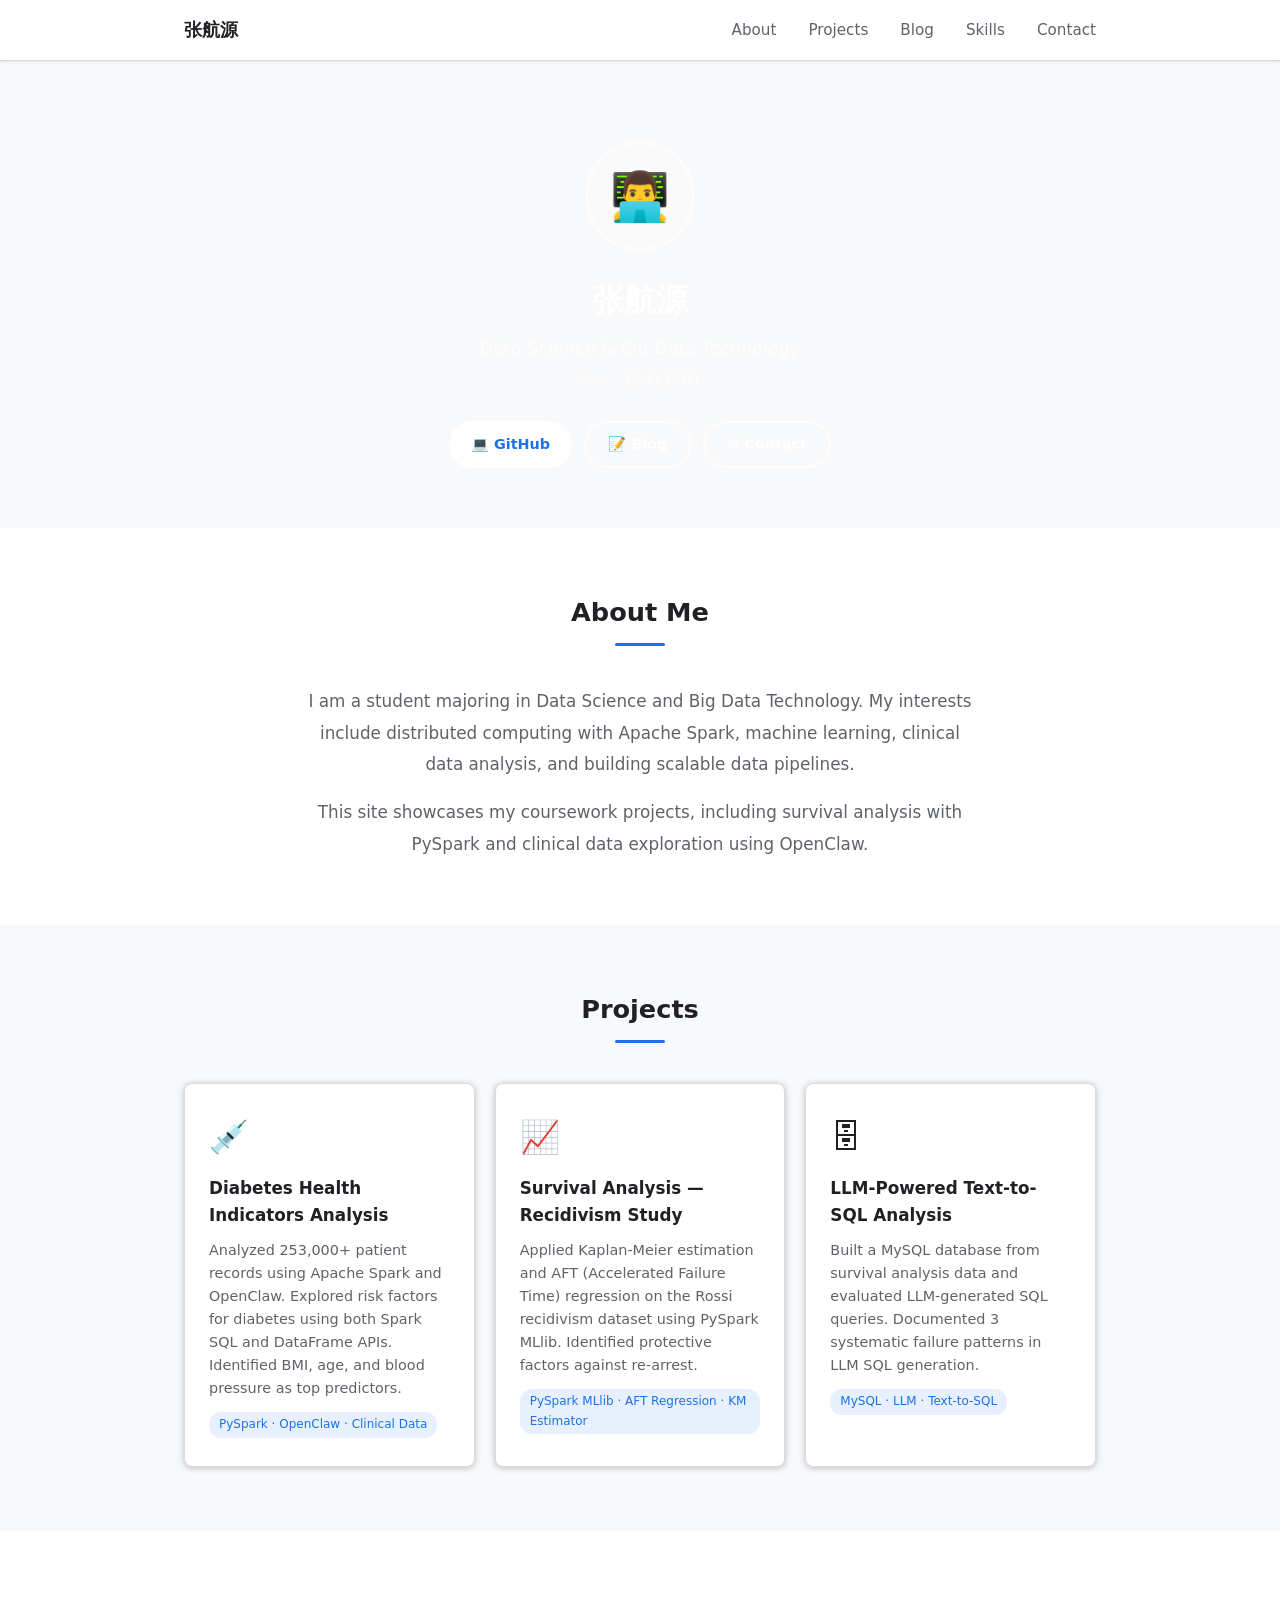
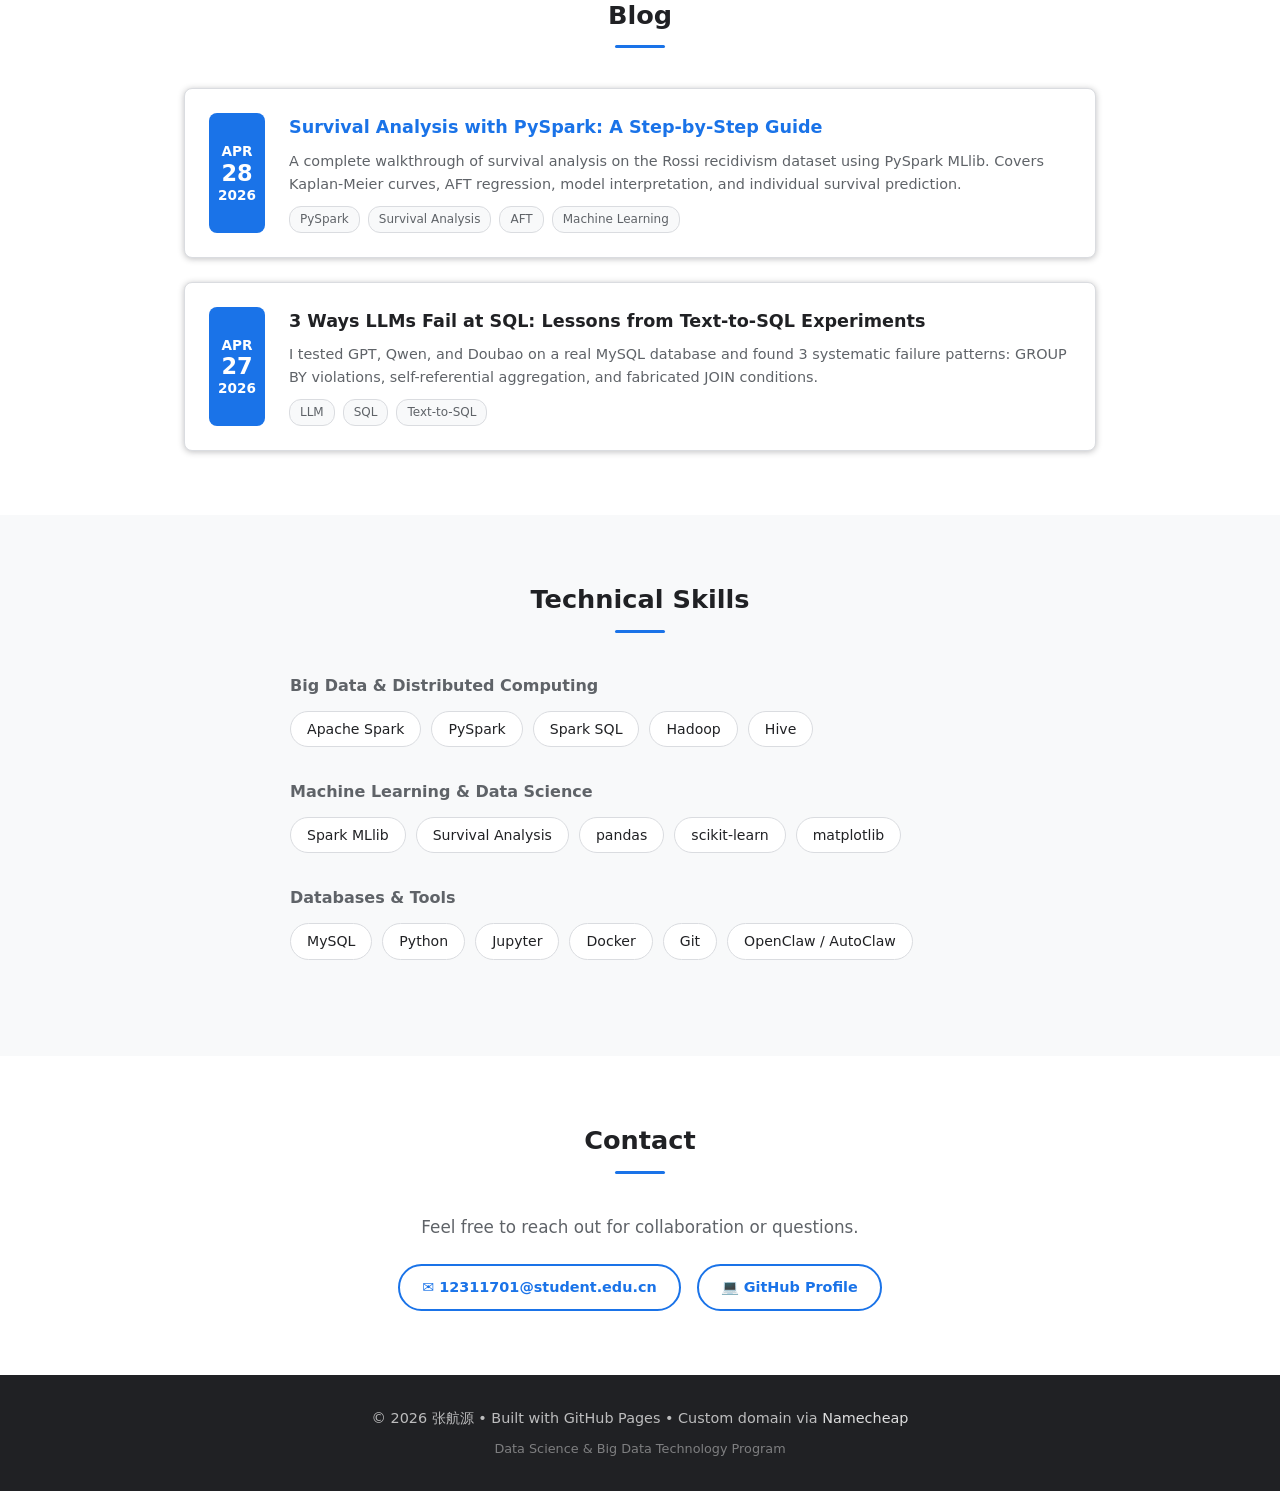
==== index.html @ 1c2677a2 "t push -u origin main Initial website for Project 1" ====
<!DOCTYPE html>
<html lang="en">
<head>
    <meta charset="UTF-8" />
    <meta name="viewport" content="width=device-width, initial-scale=1.0" />
    <title>张航源 | Data Science Portfolio</title>
    <link rel="stylesheet" href="style.css" />
    <!-- Replace with your actual domain in the CNAME file -->
</head>
<body>

<!-- Navigation -->
<nav>
  <div class="nav-inner">
    <span class="nav-brand">张航源</span>
    <ul class="nav-links">
      <li><a href="#about">About</a></li>
      <li><a href="#projects">Projects</a></li>
      <li><a href="#blog">Blog</a></li>
      <li><a href="#skills">Skills</a></li>
      <li><a href="#contact">Contact</a></li>
    </ul>
  </div>
</nav>

<!-- Hero -->
<section class="hero" id="about">
  <div class="hero-avatar">&#128104;&#8205;&#128187;</div>
  <h1>张航源</h1>
  <p class="subtitle">Data Science &amp; Big Data Technology</p>
  <p class="institution">学号：12311701</p>
  <div class="hero-links">
    <a class="btn btn-white" href="https://github.com/lanthonyj" target="_blank">
      &#x1F4BB; GitHub
    </a>
    <a class="btn btn-outline" href="#blog">
      &#x1F4DD; Blog
    </a>
    <a class="btn btn-outline" href="mailto:12311701@student.edu.cn">
      &#x2709; Contact
    </a>
  </div>
</section>

<!-- About -->
<section>
  <div class="container">
    <h2 class="section-title">About Me</h2>
    <div style="max-width:680px;margin:0 auto;text-align:center;color:var(--text-sec);font-size:1.05rem;line-height:1.9">
      <p>
        I am a student majoring in Data Science and Big Data Technology.
        My interests include distributed computing with Apache Spark, machine learning,
        clinical data analysis, and building scalable data pipelines.
      </p>
      <p style="margin-top:16px">
        This site showcases my coursework projects, including survival analysis with PySpark
        and clinical data exploration using OpenClaw.
      </p>
    </div>
  </div>
</section>

<!-- Projects -->
<section id="projects">
  <div class="container">
    <h2 class="section-title">Projects</h2>
    <div class="cards-grid">

      <div class="card">
        <div class="card-icon">&#x1F489;</div>
        <h3>Diabetes Health Indicators Analysis</h3>
        <p>
          Analyzed 253,000+ patient records using Apache Spark and OpenClaw.
          Explored risk factors for diabetes using both Spark SQL and DataFrame APIs.
          Identified BMI, age, and blood pressure as top predictors.
        </p>
        <span class="tag">PySpark · OpenClaw · Clinical Data</span>
      </div>

      <div class="card">
        <div class="card-icon">&#x1F4C8;</div>
        <h3>Survival Analysis — Recidivism Study</h3>
        <p>
          Applied Kaplan-Meier estimation and AFT (Accelerated Failure Time)
          regression on the Rossi recidivism dataset using PySpark MLlib.
          Identified protective factors against re-arrest.
        </p>
        <span class="tag">PySpark MLlib · AFT Regression · KM Estimator</span>
      </div>

      <div class="card">
        <div class="card-icon">&#x1F5C4;</div>
        <h3>LLM-Powered Text-to-SQL Analysis</h3>
        <p>
          Built a MySQL database from survival analysis data and evaluated
          LLM-generated SQL queries. Documented 3 systematic failure patterns
          in LLM SQL generation.
        </p>
        <span class="tag">MySQL · LLM · Text-to-SQL</span>
      </div>

    </div>
  </div>
</section>

<!-- Blog -->
<section id="blog">
  <div class="container">
    <h2 class="section-title">Blog</h2>
    <div class="posts-list">

      <div class="post-card">
        <div class="post-date">
          <span>APR</span>
          <span style="font-size:1.4rem">28</span>
          <span>2026</span>
        </div>
        <div class="post-content">
          <h3><a href="blog.html">Survival Analysis with PySpark: A Step-by-Step Guide</a></h3>
          <p>
            A complete walkthrough of survival analysis on the Rossi recidivism dataset
            using PySpark MLlib. Covers Kaplan-Meier curves, AFT regression, model interpretation,
            and individual survival prediction.
          </p>
          <div class="post-tags">
            <span class="tag-item">PySpark</span>
            <span class="tag-item">Survival Analysis</span>
            <span class="tag-item">AFT</span>
            <span class="tag-item">Machine Learning</span>
          </div>
        </div>
      </div>

      <div class="post-card">
        <div class="post-date">
          <span>APR</span>
          <span style="font-size:1.4rem">27</span>
          <span>2026</span>
        </div>
        <div class="post-content">
          <h3>3 Ways LLMs Fail at SQL: Lessons from Text-to-SQL Experiments</h3>
          <p>
            I tested GPT, Qwen, and Doubao on a real MySQL database and found 3 systematic
            failure patterns: GROUP BY violations, self-referential aggregation, and
            fabricated JOIN conditions.
          </p>
          <div class="post-tags">
            <span class="tag-item">LLM</span>
            <span class="tag-item">SQL</span>
            <span class="tag-item">Text-to-SQL</span>
          </div>
        </div>
      </div>

    </div>
  </div>
</section>

<!-- Skills -->
<section id="skills">
  <div class="container">
    <h2 class="section-title">Technical Skills</h2>
    <div style="max-width:700px;margin:0 auto">

      <div class="skills-group">
        <h3>Big Data &amp; Distributed Computing</h3>
        <div class="skills-row">
          <span class="skill-badge">Apache Spark</span>
          <span class="skill-badge">PySpark</span>
          <span class="skill-badge">Spark SQL</span>
          <span class="skill-badge">Hadoop</span>
          <span class="skill-badge">Hive</span>
        </div>
      </div>

      <div class="skills-group">
        <h3>Machine Learning &amp; Data Science</h3>
        <div class="skills-row">
          <span class="skill-badge">Spark MLlib</span>
          <span class="skill-badge">Survival Analysis</span>
          <span class="skill-badge">pandas</span>
          <span class="skill-badge">scikit-learn</span>
          <span class="skill-badge">matplotlib</span>
        </div>
      </div>

      <div class="skills-group">
        <h3>Databases &amp; Tools</h3>
        <div class="skills-row">
          <span class="skill-badge">MySQL</span>
          <span class="skill-badge">Python</span>
          <span class="skill-badge">Jupyter</span>
          <span class="skill-badge">Docker</span>
          <span class="skill-badge">Git</span>
          <span class="skill-badge">OpenClaw / AutoClaw</span>
        </div>
      </div>

    </div>
  </div>
</section>

<!-- Contact -->
<section id="contact">
  <div class="container" style="text-align:center">
    <h2 class="section-title">Contact</h2>
    <p style="color:var(--text-sec);margin-bottom:24px;font-size:1.05rem">
      Feel free to reach out for collaboration or questions.
    </p>
    <div style="display:flex;gap:16px;justify-content:center;flex-wrap:wrap">
      <a class="btn btn-white" style="border:2px solid var(--primary);color:var(--primary)"
         href="mailto:12311701@student.edu.cn">
        &#x2709; 12311701@student.edu.cn
      </a>
      <a class="btn btn-white" style="border:2px solid var(--primary);color:var(--primary)"
         href="https://github.com/lanthonyj" target="_blank">
        &#x1F4BB; GitHub Profile
      </a>
    </div>
  </div>
</section>

<!-- Footer -->
<footer>
  <p>
    &copy; 2026 张航源 &bull;
    Built with GitHub Pages &bull;
    Custom domain via <a href="https://www.namecheap.com">Namecheap</a>
  </p>
  <p style="margin-top:8px;font-size:0.8rem;opacity:.6">
    Data Science &amp; Big Data Technology Program
  </p>
</footer>

</body>
</html>
---- style.css ----
/* ============================================================
   Personal Academic Website - CSS
   GitHub Pages + Custom Domain
   ============================================================ */

/* --- Reset & Base --- */
*, *::before, *::after {
    box-sizing: border-box;
    margin: 0;
    padding: 0;
}

:root {
    --primary:    #1a73e8;
    --primary-dk: #1557b0;
    --accent:     #34a853;
    --text:       #202124;
    --text-sec:   #5f6368;
    --bg:         #ffffff;
    --bg-sec:     #f8f9fa;
    --border:     #dadce0;
    --card-shadow: 0 1px 6px rgba(32,33,36,.28);
    --radius:     8px;
    --max-width:  960px;
    --font:       'Segoe UI', system-ui, -apple-system, sans-serif;
}

html { scroll-behavior: smooth; }

body {
    font-family: var(--font);
    color: var(--text);
    background: var(--bg);
    line-height: 1.6;
    font-size: 16px;
}

a { color: var(--primary); text-decoration: none; }
a:hover { text-decoration: underline; }

img { max-width: 100%; height: auto; }

/* --- Layout --- */
.container {
    max-width: var(--max-width);
    margin: 0 auto;
    padding: 0 24px;
}

/* --- Navigation --- */
nav {
    background: var(--bg);
    border-bottom: 1px solid var(--border);
    position: sticky;
    top: 0;
    z-index: 100;
    box-shadow: 0 1px 3px rgba(0,0,0,.1);
}

.nav-inner {
    display: flex;
    align-items: center;
    justify-content: space-between;
    height: 60px;
    max-width: var(--max-width);
    margin: 0 auto;
    padding: 0 24px;
}

.nav-brand {
    font-size: 1.1rem;
    font-weight: 600;
    color: var(--text);
}

.nav-links {
    display: flex;
    gap: 32px;
    list-style: none;
}

.nav-links a {
    color: var(--text-sec);
    font-size: 0.95rem;
    font-weight: 500;
    transition: color .2s;
}
.nav-links a:hover { color: var(--primary); text-decoration: none; }

/* --- Hero Section --- */
.hero {
    background: linear-gradient(135deg, #1a73e8 0%, #0d47a1 100%);
    color: white;
    padding: 80px 24px 60px;
    text-align: center;
}

.hero-avatar {
    width: 110px;
    height: 110px;
    border-radius: 50%;
    background: rgba(255,255,255,.25);
    display: flex;
    align-items: center;
    justify-content: center;
    font-size: 3rem;
    margin: 0 auto 24px;
    border: 3px solid rgba(255,255,255,.5);
}

.hero h1 {
    font-size: 2rem;
    font-weight: 700;
    margin-bottom: 8px;
}

.hero .subtitle {
    font-size: 1.1rem;
    opacity: .85;
    margin-bottom: 6px;
}

.hero .institution {
    font-size: 0.95rem;
    opacity: .75;
    margin-bottom: 28px;
}

.hero-links {
    display: flex;
    gap: 12px;
    justify-content: center;
    flex-wrap: wrap;
}

.btn {
    display: inline-flex;
    align-items: center;
    gap: 8px;
    padding: 10px 22px;
    border-radius: 24px;
    font-size: 0.9rem;
    font-weight: 600;
    transition: all .2s;
    cursor: pointer;
    border: none;
}

.btn-white {
    background: white;
    color: var(--primary);
}
.btn-white:hover { background: #e8f0fe; text-decoration: none; }

.btn-outline {
    background: transparent;
    color: white;
    border: 2px solid rgba(255,255,255,.7);
}
.btn-outline:hover { background: rgba(255,255,255,.15); text-decoration: none; }

/* --- Sections --- */
section { padding: 64px 0; }
section:nth-child(even) { background: var(--bg-sec); }

.section-title {
    font-size: 1.6rem;
    font-weight: 700;
    margin-bottom: 40px;
    text-align: center;
    position: relative;
}
.section-title::after {
    content: '';
    display: block;
    width: 50px;
    height: 3px;
    background: var(--primary);
    margin: 10px auto 0;
    border-radius: 2px;
}

/* --- Cards Grid --- */
.cards-grid {
    display: grid;
    grid-template-columns: repeat(auto-fit, minmax(260px, 1fr));
    gap: 20px;
}

.card {
    background: var(--bg);
    border-radius: var(--radius);
    padding: 28px 24px;
    box-shadow: var(--card-shadow);
    transition: transform .2s, box-shadow .2s;
    border: 1px solid var(--border);
}

.card:hover {
    transform: translateY(-3px);
    box-shadow: 0 4px 18px rgba(32,33,36,.2);
}

.card-icon {
    font-size: 2rem;
    margin-bottom: 12px;
}

.card h3 {
    font-size: 1.05rem;
    margin-bottom: 10px;
    color: var(--text);
}

.card p {
    font-size: 0.9rem;
    color: var(--text-sec);
    line-height: 1.6;
}

.card .tag {
    display: inline-block;
    background: #e8f0fe;
    color: var(--primary);
    font-size: 0.75rem;
    padding: 3px 10px;
    border-radius: 12px;
    margin-top: 12px;
    font-weight: 500;
}

/* --- Blog Posts --- */
.posts-list { display: flex; flex-direction: column; gap: 24px; }

.post-card {
    display: flex;
    gap: 24px;
    background: var(--bg);
    border-radius: var(--radius);
    padding: 24px;
    box-shadow: var(--card-shadow);
    border: 1px solid var(--border);
    transition: transform .2s;
}
.post-card:hover { transform: translateY(-2px); }

.post-date {
    min-width: 56px;
    text-align: center;
    background: var(--primary);
    color: white;
    border-radius: var(--radius);
    padding: 8px 4px;
    display: flex;
    flex-direction: column;
    align-items: center;
    justify-content: center;
    font-weight: 700;
    font-size: 0.85rem;
    line-height: 1.2;
}

.post-content h3 { font-size: 1.1rem; margin-bottom: 8px; }
.post-content p  { font-size: 0.9rem; color: var(--text-sec); margin-bottom: 10px; }
.post-tags { display: flex; gap: 8px; flex-wrap: wrap; }
.tag-item {
    background: var(--bg-sec);
    color: var(--text-sec);
    font-size: 0.75rem;
    padding: 3px 10px;
    border-radius: 12px;
    border: 1px solid var(--border);
}

/* --- Skills --- */
.skills-group { margin-bottom: 32px; }
.skills-group h3 { font-size: 1rem; color: var(--text-sec); margin-bottom: 12px; font-weight: 600; }
.skills-row { display: flex; flex-wrap: wrap; gap: 10px; }
.skill-badge {
    background: var(--bg);
    border: 1px solid var(--border);
    border-radius: 20px;
    padding: 6px 16px;
    font-size: 0.88rem;
    color: var(--text);
    font-weight: 500;
}

/* --- Footer --- */
footer {
    background: var(--text);
    color: rgba(255,255,255,.7);
    text-align: center;
    padding: 32px 24px;
    font-size: 0.9rem;
}
footer a { color: rgba(255,255,255,.85); }

/* --- Blog page specific --- */
.blog-hero {
    background: linear-gradient(135deg, #1a73e8 0%, #0d47a1 100%);
    color: white;
    padding: 48px 24px;
}

.blog-hero h1 { font-size: 1.8rem; margin-bottom: 10px; }
.blog-meta { opacity: .8; font-size: 0.9rem; }

.blog-body {
    max-width: 720px;
    margin: 0 auto;
    padding: 48px 24px;
}

.blog-body h2 {
    font-size: 1.4rem;
    color: var(--primary);
    margin: 40px 0 16px;
    padding-bottom: 8px;
    border-bottom: 2px solid var(--border);
}

.blog-body h3 {
    font-size: 1.15rem;
    margin: 28px 0 12px;
    color: var(--text);
}

.blog-body p  { margin-bottom: 16px; color: var(--text); line-height: 1.8; }
.blog-body ul, .blog-body ol { margin: 0 0 16px 24px; }
.blog-body li { margin-bottom: 6px; line-height: 1.7; }

.blog-body pre {
    background: #282c34;
    color: #abb2bf;
    padding: 20px;
    border-radius: var(--radius);
    overflow-x: auto;
    font-size: 0.88rem;
    margin-bottom: 20px;
    line-height: 1.6;
}

.blog-body code {
    font-family: 'Consolas', 'Monaco', monospace;
    background: #f1f3f4;
    padding: 2px 6px;
    border-radius: 4px;
    font-size: 0.9em;
    color: #d73a49;
}

.blog-body pre code {
    background: transparent;
    color: inherit;
    padding: 0;
}

.result-table {
    width: 100%;
    border-collapse: collapse;
    margin: 16px 0 24px;
    font-size: 0.9rem;
}
.result-table th {
    background: var(--primary);
    color: white;
    padding: 10px 14px;
    text-align: left;
    font-weight: 600;
}
.result-table td { padding: 8px 14px; border-bottom: 1px solid var(--border); }
.result-table tr:last-child td { border-bottom: none; }
.result-table tr:nth-child(even) td { background: var(--bg-sec); }

.callout {
    background: #e8f0fe;
    border-left: 4px solid var(--primary);
    padding: 16px 20px;
    border-radius: 0 var(--radius) var(--radius) 0;
    margin: 20px 0;
}
.callout.warning { background: #fff8e1; border-color: #f9a825; }
.callout.success { background: #e6f4ea; border-color: var(--accent); }
.callout strong { display: block; margin-bottom: 6px; }

/* --- Responsive --- */
@media (max-width: 640px) {
    .hero h1 { font-size: 1.5rem; }
    .post-card { flex-direction: column; }
    .nav-links { gap: 16px; }
    .blog-body { padding: 32px 16px; }
}
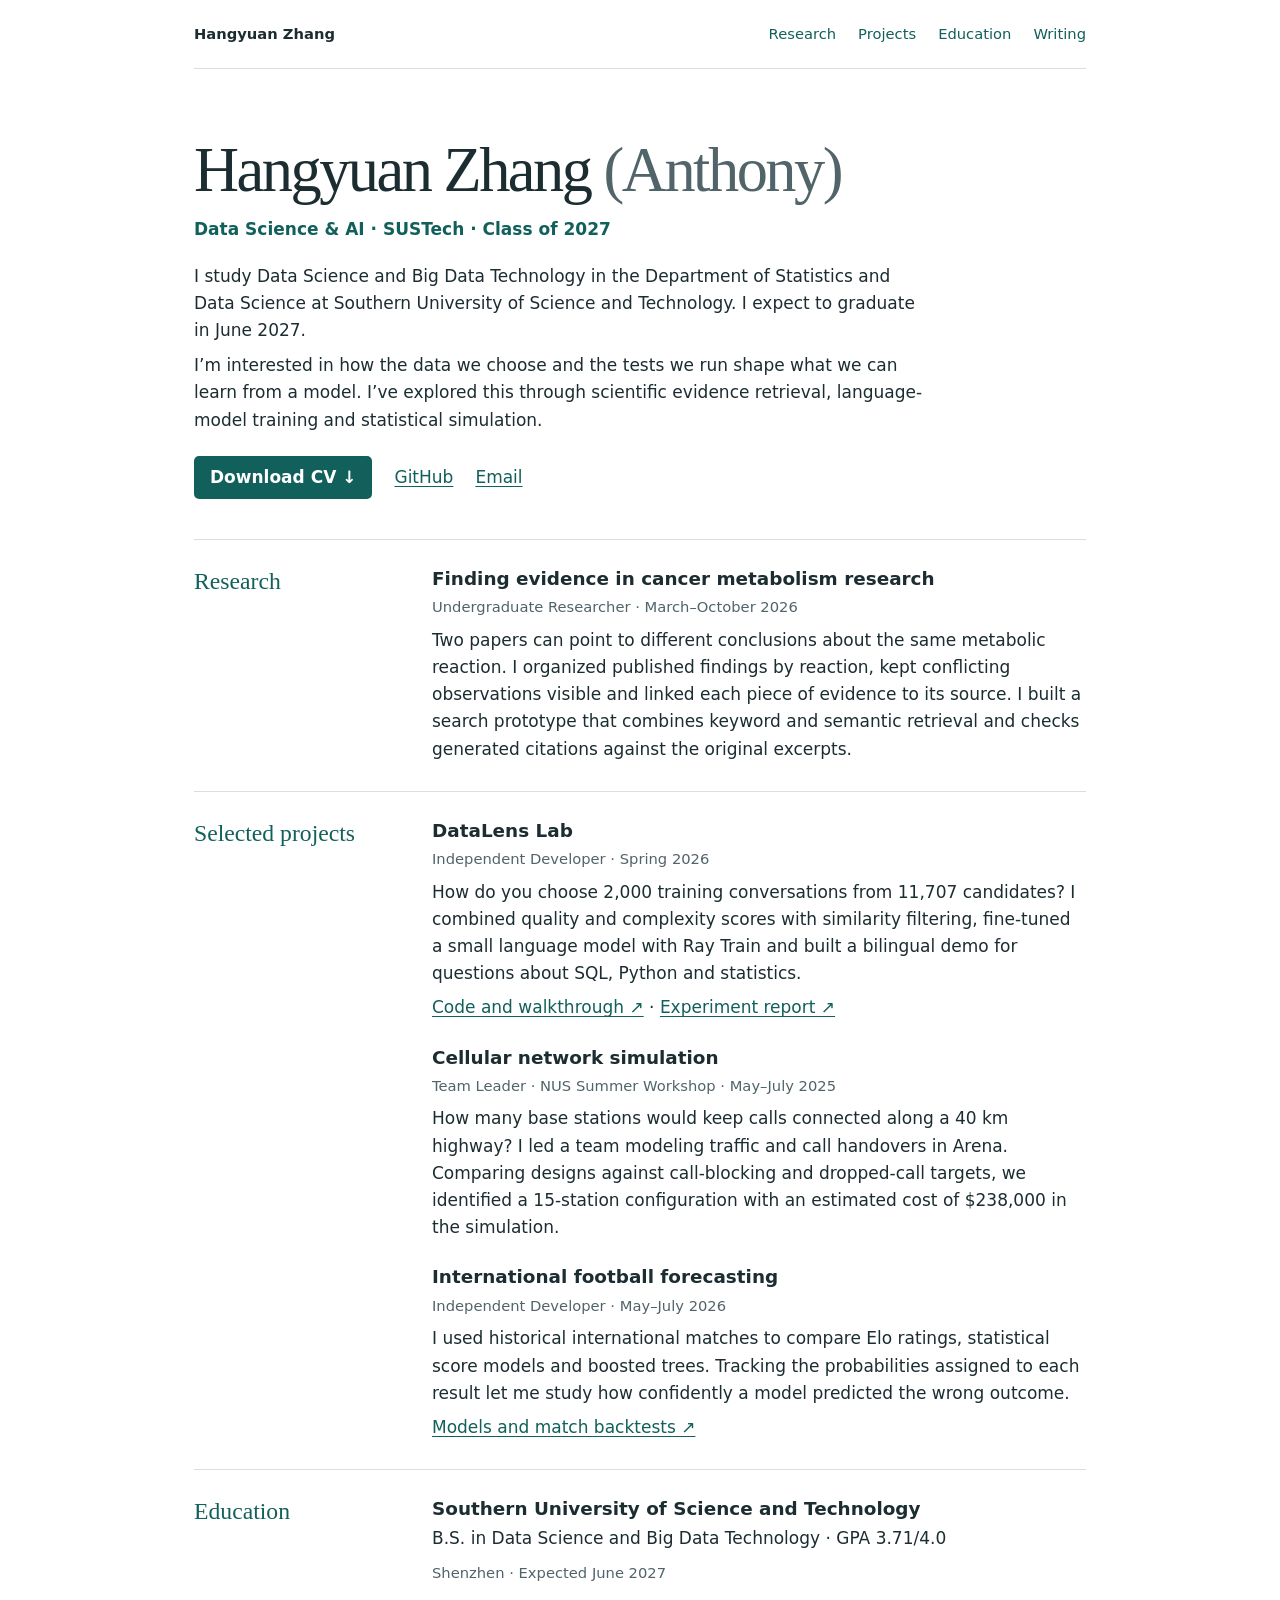
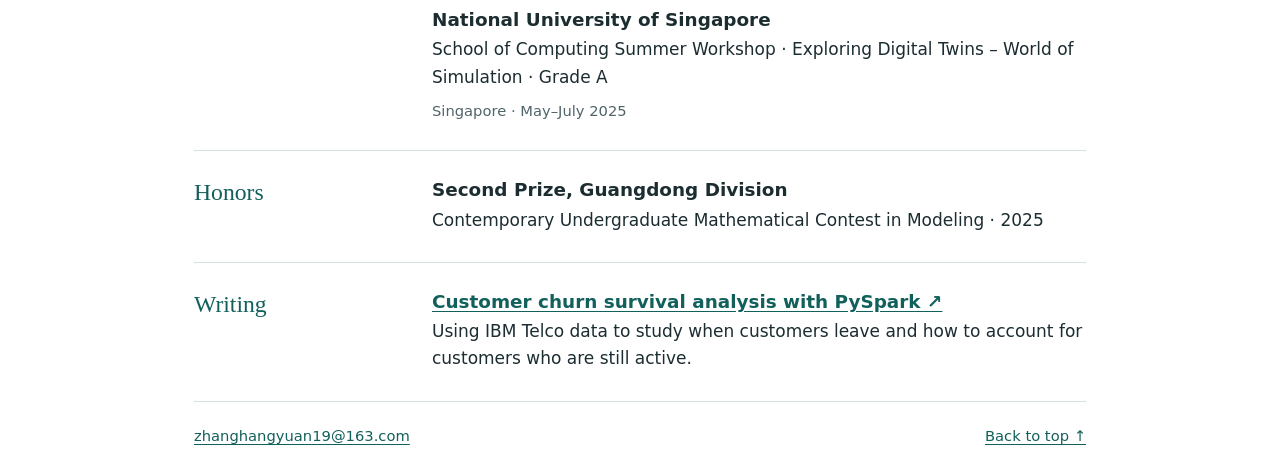
==== commit 8316a89f: "Present research and selected projects with a public one-page CV" ====
--- a/index.html
+++ b/index.html
@@ -1,236 +1,55 @@
-<!DOCTYPE html>
+<!doctype html>
 <html lang="en">
 <head>
-    <meta charset="UTF-8" />
-    <meta name="viewport" content="width=device-width, initial-scale=1.0" />
-    <title>张航源 | Data Science Portfolio</title>
-    <link rel="stylesheet" href="style.css" />
-    <!-- Replace with your actual domain in the CNAME file -->
+  <meta charset="utf-8">
+  <meta name="viewport" content="width=device-width, initial-scale=1">
+  <meta name="description" content="Hangyuan (Anthony) Zhang, a SUSTech data science undergraduate. Research in scientific evidence retrieval, language model training and statistical simulation.">
+  <title>Hangyuan Zhang (Anthony) · Data Science &amp; AI</title>
+  <link rel="stylesheet" href="profile.css">
 </head>
 <body>
-
-<!-- Navigation -->
-<nav>
-  <div class="nav-inner">
-    <span class="nav-brand">张航源</span>
-    <ul class="nav-links">
-      <li><a href="#about">About</a></li>
-      <li><a href="#projects">Projects</a></li>
-      <li><a href="#blog">Blog</a></li>
-      <li><a href="#skills">Skills</a></li>
-      <li><a href="#contact">Contact</a></li>
-    </ul>
-  </div>
-</nav>
-
-<!-- Hero -->
-<section class="hero" id="about">
-  <div class="hero-avatar">&#128104;&#8205;&#128187;</div>
-  <h1>张航源</h1>
-  <p class="subtitle">Data Science &amp; Big Data Technology</p>
-  <p class="institution">学号：12311701</p>
-  <div class="hero-links">
-    <a class="btn btn-white" href="https://github.com/lanthonyj" target="_blank">
-      &#x1F4BB; GitHub
-    </a>
-    <a class="btn btn-outline" href="#blog">
-      &#x1F4DD; Blog
-    </a>
-    <a class="btn btn-outline" href="mailto:12311701@student.edu.cn">
-      &#x2709; Contact
-    </a>
-  </div>
-</section>
-
-<!-- About -->
-<section>
-  <div class="container">
-    <h2 class="section-title">About Me</h2>
-    <div style="max-width:680px;margin:0 auto;text-align:center;color:var(--text-sec);font-size:1.05rem;line-height:1.9">
-      <p>
-        I am a student majoring in Data Science and Big Data Technology.
-        My interests include distributed computing with Apache Spark, machine learning,
-        clinical data analysis, and building scalable data pipelines.
-      </p>
-      <p style="margin-top:16px">
-        This site showcases my coursework projects, including survival analysis with PySpark
-        and clinical data exploration using OpenClaw.
-      </p>
-    </div>
-  </div>
-</section>
-
-<!-- Projects -->
-<section id="projects">
-  <div class="container">
-    <h2 class="section-title">Projects</h2>
-    <div class="cards-grid">
-
-      <div class="card">
-        <div class="card-icon">&#x1F489;</div>
-        <h3>Diabetes Health Indicators Analysis</h3>
-        <p>
-          Analyzed 253,000+ patient records using Apache Spark and OpenClaw.
-          Explored risk factors for diabetes using both Spark SQL and DataFrame APIs.
-          Identified BMI, age, and blood pressure as top predictors.
-        </p>
-        <span class="tag">PySpark · OpenClaw · Clinical Data</span>
+  <header class="top"><a class="brand" href="#about">Hangyuan Zhang</a>
+    <nav aria-label="Main navigation"><a href="#research">Research</a><a href="#projects">Projects</a><a href="#education">Education</a><a href="#blog">Writing</a></nav>
+  </header>
+  <main>
+    <section class="intro" id="about" aria-labelledby="name">
+      <h1 id="name">Hangyuan Zhang <span>(Anthony)</span></h1>
+      <p class="affiliation">Data Science &amp; AI · SUSTech · Class of 2027</p>
+      <p>I study Data Science and Big Data Technology in the Department of Statistics and Data Science at Southern University of Science and Technology. I expect to graduate in June 2027.</p>
+      <p>I’m interested in how the data we choose and the tests we run shape what we can learn from a model. I’ve explored this through scientific evidence retrieval, language-model training and statistical simulation.</p>
+      <div class="actions"><a class="button" href="Hangyuan-Zhang-CV.pdf" download>Download CV <span aria-hidden="true">↓</span></a><a href="https://github.com/LAnthonyJ">GitHub</a><a href="mailto:zhanghangyuan19@163.com">Email</a></div>
+    </section>
+    <section class="section" id="research">
+      <h2>Research</h2><div>
+        <h3>Finding evidence in cancer metabolism research</h3>
+        <p class="meta">Undergraduate Researcher · March–October 2026</p>
+        <p>Two papers can point to different conclusions about the same metabolic reaction. I organized published findings by reaction, kept conflicting observations visible and linked each piece of evidence to its source. I built a search prototype that combines keyword and semantic retrieval and checks generated citations against the original excerpts.</p>
       </div>
-
-      <div class="card">
-        <div class="card-icon">&#x1F4C8;</div>
-        <h3>Survival Analysis — Recidivism Study</h3>
-        <p>
-          Applied Kaplan-Meier estimation and AFT (Accelerated Failure Time)
-          regression on the Rossi recidivism dataset using PySpark MLlib.
-          Identified protective factors against re-arrest.
-        </p>
-        <span class="tag">PySpark MLlib · AFT Regression · KM Estimator</span>
+    </section>
+    <section class="section" id="projects">
+      <h2>Selected projects</h2><div>
+        <article><h3>DataLens Lab</h3><p class="meta">Independent Developer · Spring 2026</p>
+          <p>How do you choose 2,000 training conversations from 11,707 candidates? I combined quality and complexity scores with similarity filtering, fine-tuned a small language model with Ray Train and built a bilingual demo for questions about SQL, Python and statistics.</p>
+          <a href="https://github.com/LAnthonyJ/datalens-lab">Code and walkthrough ↗</a> · <a href="https://github.com/LAnthonyJ/datalens-lab/blob/HEAD/12311701_%E5%BC%A0%E8%88%AA%E6%BA%90.pdf">Experiment report ↗</a>
+        </article>
+        <article><h3>Cellular network simulation</h3><p class="meta">Team Leader · NUS Summer Workshop · May–July 2025</p>
+          <p>How many base stations would keep calls connected along a 40 km highway? I led a team modeling traffic and call handovers in Arena. Comparing designs against call-blocking and dropped-call targets, we identified a 15-station configuration with an estimated cost of $238,000 in the simulation.</p>
+        </article>
+        <article><h3>International football forecasting</h3><p class="meta">Independent Developer · May–July 2026</p>
+          <p>I used historical international matches to compare Elo ratings, statistical score models and boosted trees. Tracking the probabilities assigned to each result let me study how confidently a model predicted the wrong outcome.</p>
+          <a href="https://github.com/LAnthonyJ/worldcup_prediction/blob/master/PROJECT_PROGRESS.md">Models and match backtests ↗</a>
+        </article>
       </div>
-
-      <div class="card">
-        <div class="card-icon">&#x1F5C4;</div>
-        <h3>LLM-Powered Text-to-SQL Analysis</h3>
-        <p>
-          Built a MySQL database from survival analysis data and evaluated
-          LLM-generated SQL queries. Documented 3 systematic failure patterns
-          in LLM SQL generation.
-        </p>
-        <span class="tag">MySQL · LLM · Text-to-SQL</span>
+    </section>
+    <section class="section" id="education">
+      <h2>Education</h2><div>
+        <h3>Southern University of Science and Technology</h3><p>B.S. in Data Science and Big Data Technology · GPA 3.71/4.0</p><p class="meta">Shenzhen · Expected June 2027</p>
+        <h3>National University of Singapore</h3><p>School of Computing Summer Workshop · Exploring Digital Twins – World of Simulation · Grade A</p><p class="meta">Singapore · May–July 2025</p>
       </div>
-
-    </div>
-  </div>
-</section>
-
-<!-- Blog -->
-<section id="blog">
-  <div class="container">
-    <h2 class="section-title">Blog</h2>
-    <div class="posts-list">
-
-      <div class="post-card">
-        <div class="post-date">
-          <span>APR</span>
-          <span style="font-size:1.4rem">28</span>
-          <span>2026</span>
-        </div>
-        <div class="post-content">
-          <h3><a href="blog.html">Survival Analysis with PySpark: A Step-by-Step Guide</a></h3>
-          <p>
-            A complete walkthrough of survival analysis on the Rossi recidivism dataset
-            using PySpark MLlib. Covers Kaplan-Meier curves, AFT regression, model interpretation,
-            and individual survival prediction.
-          </p>
-          <div class="post-tags">
-            <span class="tag-item">PySpark</span>
-            <span class="tag-item">Survival Analysis</span>
-            <span class="tag-item">AFT</span>
-            <span class="tag-item">Machine Learning</span>
-          </div>
-        </div>
-      </div>
-
-      <div class="post-card">
-        <div class="post-date">
-          <span>APR</span>
-          <span style="font-size:1.4rem">27</span>
-          <span>2026</span>
-        </div>
-        <div class="post-content">
-          <h3>3 Ways LLMs Fail at SQL: Lessons from Text-to-SQL Experiments</h3>
-          <p>
-            I tested GPT, Qwen, and Doubao on a real MySQL database and found 3 systematic
-            failure patterns: GROUP BY violations, self-referential aggregation, and
-            fabricated JOIN conditions.
-          </p>
-          <div class="post-tags">
-            <span class="tag-item">LLM</span>
-            <span class="tag-item">SQL</span>
-            <span class="tag-item">Text-to-SQL</span>
-          </div>
-        </div>
-      </div>
-
-    </div>
-  </div>
-</section>
-
-<!-- Skills -->
-<section id="skills">
-  <div class="container">
-    <h2 class="section-title">Technical Skills</h2>
-    <div style="max-width:700px;margin:0 auto">
-
-      <div class="skills-group">
-        <h3>Big Data &amp; Distributed Computing</h3>
-        <div class="skills-row">
-          <span class="skill-badge">Apache Spark</span>
-          <span class="skill-badge">PySpark</span>
-          <span class="skill-badge">Spark SQL</span>
-          <span class="skill-badge">Hadoop</span>
-          <span class="skill-badge">Hive</span>
-        </div>
-      </div>
-
-      <div class="skills-group">
-        <h3>Machine Learning &amp; Data Science</h3>
-        <div class="skills-row">
-          <span class="skill-badge">Spark MLlib</span>
-          <span class="skill-badge">Survival Analysis</span>
-          <span class="skill-badge">pandas</span>
-          <span class="skill-badge">scikit-learn</span>
-          <span class="skill-badge">matplotlib</span>
-        </div>
-      </div>
-
-      <div class="skills-group">
-        <h3>Databases &amp; Tools</h3>
-        <div class="skills-row">
-          <span class="skill-badge">MySQL</span>
-          <span class="skill-badge">Python</span>
-          <span class="skill-badge">Jupyter</span>
-          <span class="skill-badge">Docker</span>
-          <span class="skill-badge">Git</span>
-          <span class="skill-badge">OpenClaw / AutoClaw</span>
-        </div>
-      </div>
-
-    </div>
-  </div>
-</section>
-
-<!-- Contact -->
-<section id="contact">
-  <div class="container" style="text-align:center">
-    <h2 class="section-title">Contact</h2>
-    <p style="color:var(--text-sec);margin-bottom:24px;font-size:1.05rem">
-      Feel free to reach out for collaboration or questions.
-    </p>
-    <div style="display:flex;gap:16px;justify-content:center;flex-wrap:wrap">
-      <a class="btn btn-white" style="border:2px solid var(--primary);color:var(--primary)"
-         href="mailto:12311701@student.edu.cn">
-        &#x2709; 12311701@student.edu.cn
-      </a>
-      <a class="btn btn-white" style="border:2px solid var(--primary);color:var(--primary)"
-         href="https://github.com/lanthonyj" target="_blank">
-        &#x1F4BB; GitHub Profile
-      </a>
-    </div>
-  </div>
-</section>
-
-<!-- Footer -->
-<footer>
-  <p>
-    &copy; 2026 张航源 &bull;
-    Built with GitHub Pages &bull;
-    Custom domain via <a href="https://www.namecheap.com">Namecheap</a>
-  </p>
-  <p style="margin-top:8px;font-size:0.8rem;opacity:.6">
-    Data Science &amp; Big Data Technology Program
-  </p>
-</footer>
-
+    </section>
+    <section class="section" id="awards"><h2>Honors</h2><div><h3>Second Prize, Guangdong Division</h3><p>Contemporary Undergraduate Mathematical Contest in Modeling · 2025</p></div></section>
+    <section class="section" id="blog"><h2>Writing</h2><div><h3><a href="blog.html">Customer churn survival analysis with PySpark ↗</a></h3><p>Using IBM Telco data to study when customers leave and how to account for customers who are still active.</p></div></section>
+  </main>
+  <footer><a href="mailto:zhanghangyuan19@163.com">zhanghangyuan19@163.com</a><a href="#about">Back to top ↑</a></footer>
 </body>
 </html>
--- a/profile.css
+++ b/profile.css
@@ -0,0 +1,39 @@
+:root {
+  --ink: #1c2d31;
+  --muted: #51646a;
+  --accent: #12605b;
+  --rule: #d6e1de;
+}
+* { box-sizing: border-box; }
+body { margin: 0 auto; max-width: 1020px; padding: 0 clamp(20px,5vw,66px); background: white; color: var(--ink); font: 17px/1.6 "Segoe UI",system-ui,sans-serif; }
+a { color: var(--accent); text-underline-offset: .19em; }
+a:hover { text-decoration-thickness: 2px; }
+a:focus-visible { outline: 3px solid var(--accent); outline-offset: 4px; }
+.top, footer, .actions, nav { display: flex; align-items: center; gap: 22px; flex-wrap: wrap; }
+.top, footer { justify-content: space-between; padding: 22px 0; font-size: .92rem; }
+.top { border-bottom: 1px solid var(--rule); }
+.brand, nav a { text-decoration: none; }
+.brand { font-weight: 700; color: var(--ink); }
+.intro { max-width: 730px; padding: clamp(32px,6vw,66px) 0 40px; }
+h1,h2,h3,p { margin: 0; }
+h1,h2,h3 { line-height: 1.16; }
+h1 { font: 500 clamp(2.45rem,5.5vw,3.9rem)/1.12 Georgia,serif; letter-spacing: -.04em; }
+h1 span { color: var(--muted); }
+.affiliation { color: var(--accent); font-weight: 600; margin: 12px 0 19px; }
+p + p { margin-top: 8px; }
+.actions { margin-top: 22px; }
+.button { display: inline-block; padding: 8px 16px; background: var(--accent); color: white; border-radius: 5px; font-weight: 600; text-decoration: none; }
+.section { border-top: 1px solid var(--rule); padding: 28px 0; display: grid; grid-template-columns: minmax(145px,1fr) 3fr; gap: 20px; }
+h2 { font: 500 1.48rem/1.18 Georgia,serif; color: var(--accent); }
+h3 { font-size: 1.15rem; font-weight: 650; }
+h3 + p { margin-top: 6px; }
+.meta { color: var(--muted); font-size: .92rem; }
+.meta + h3, article + article { margin-top: 25px; }
+article > a { display: inline-block; margin-top: 7px; }
+footer { border-top: 1px solid var(--rule); }
+@media (max-width: 620px) {
+  .top { gap: 8px; padding: 12px 0; }
+  nav { gap: 14px; }
+  .section { grid-template-columns: 1fr; gap: 15px; }
+  .intro { padding-top: 32px; }
+}
